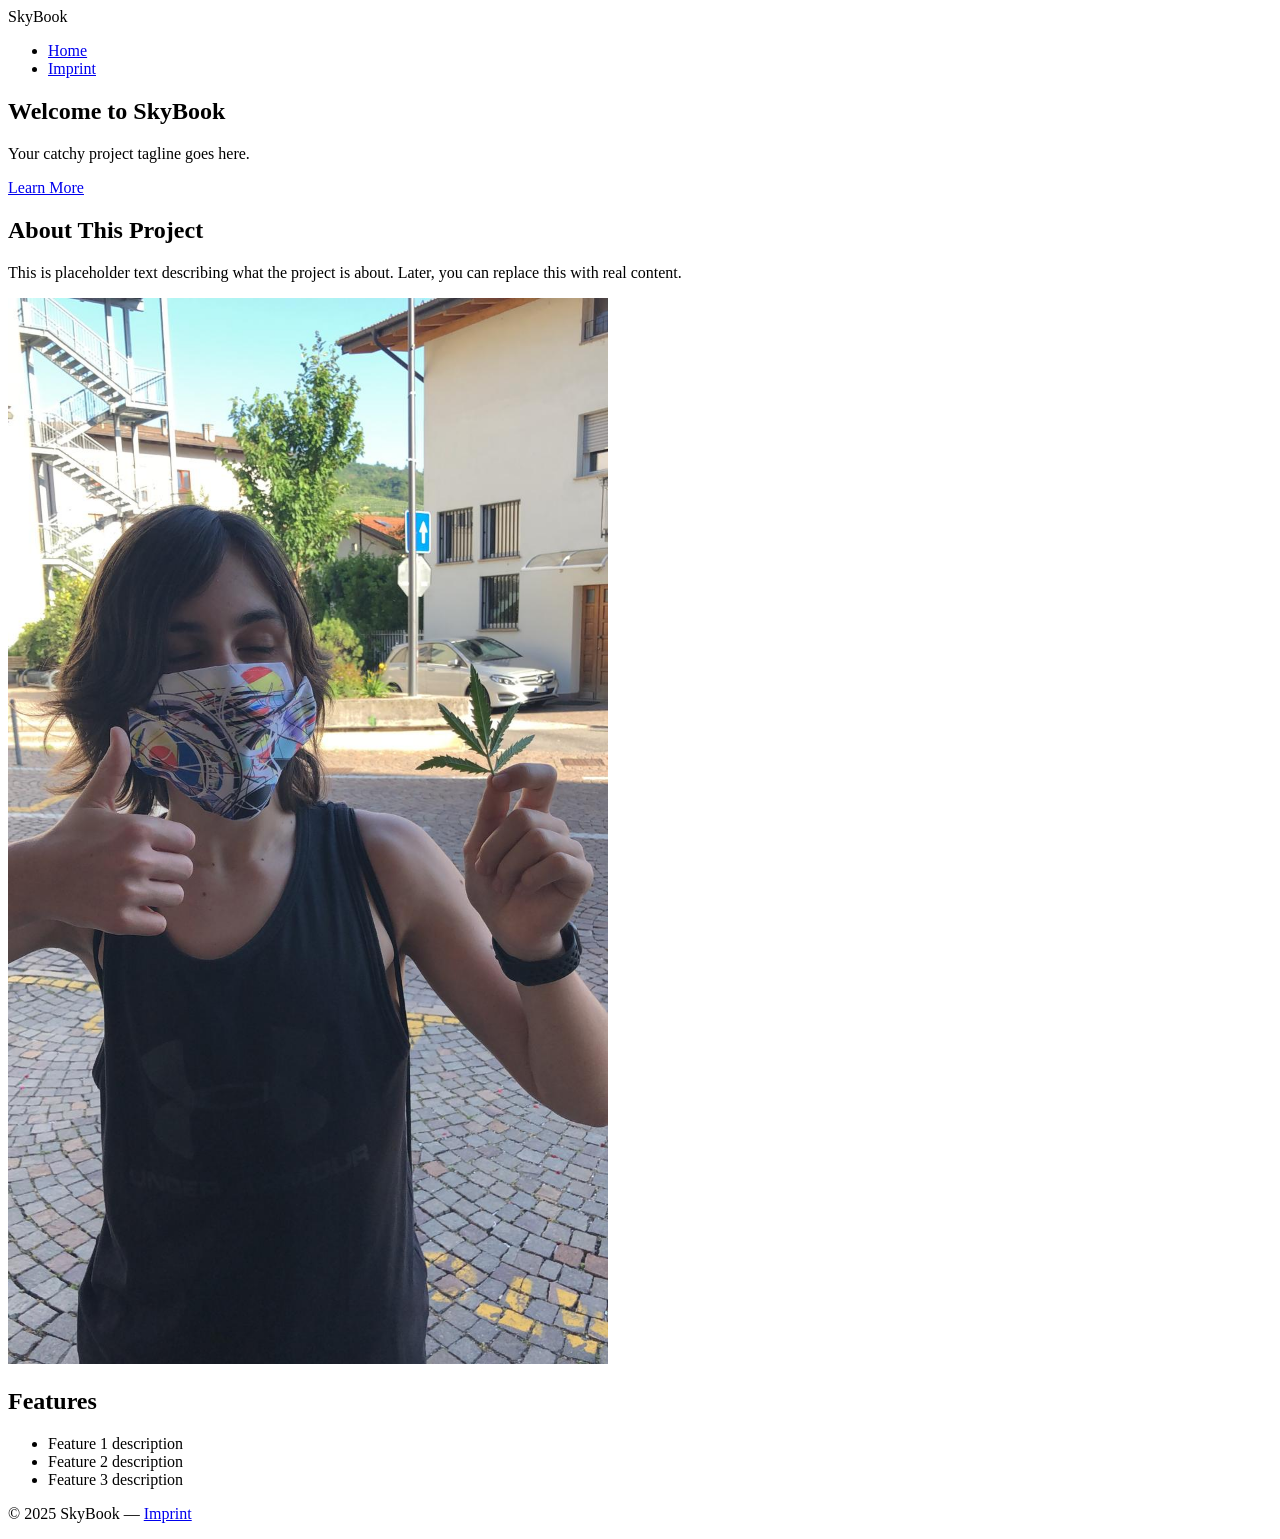
==== public_html/index.html @ 32189292 "img.try2" ====
<!DOCTYPE html>
<html lang="en">
<head>
  <meta charset="UTF-8">
  <meta name="viewport" content="width=device-width, initial-scale=1.0">
  <title>SkyBook - Homepage</title>
  <link rel="stylesheet" href="styles.css">
</head>
<body>
  <header>
    <div class="logo">SkyBook</div>
    <nav>
      <ul>
        <li><a href="index.html" class="active">Home</a></li>
        <li><a href="imprint.hmtl">Imprint</a></li>
      </ul>
    </nav>
  </header>

  <section class="hero">
    <h1>Welcome to SkyBook</h1>
    <p>Your catchy project tagline goes here.</p>
    <a href="about.html" class="btn">Learn More</a>
  </section>

  <main>
    <section>
      <h2>About This Project</h2>
      <p>
        This is placeholder text describing what the project is about.
        Later, you can replace this with real content.
      </p>
      <img src="images/d1a0e96c-928b-4b33-9038-71c93ae5cc53.JPG" alt="Project Image" style="width:100%;max-width:600px;">
    </section>

    <section>
      <h2>Features</h2>
      <ul>
        <li>Feature 1 description</li>
        <li>Feature 2 description</li>
        <li>Feature 3 description</li>
      </ul>
    </section>
  </main>

  <footer>
    <p>&copy; 2025 SkyBook — <a href="imprint.hmtl">Imprint</a></p>
  </footer>
</body>
</html>
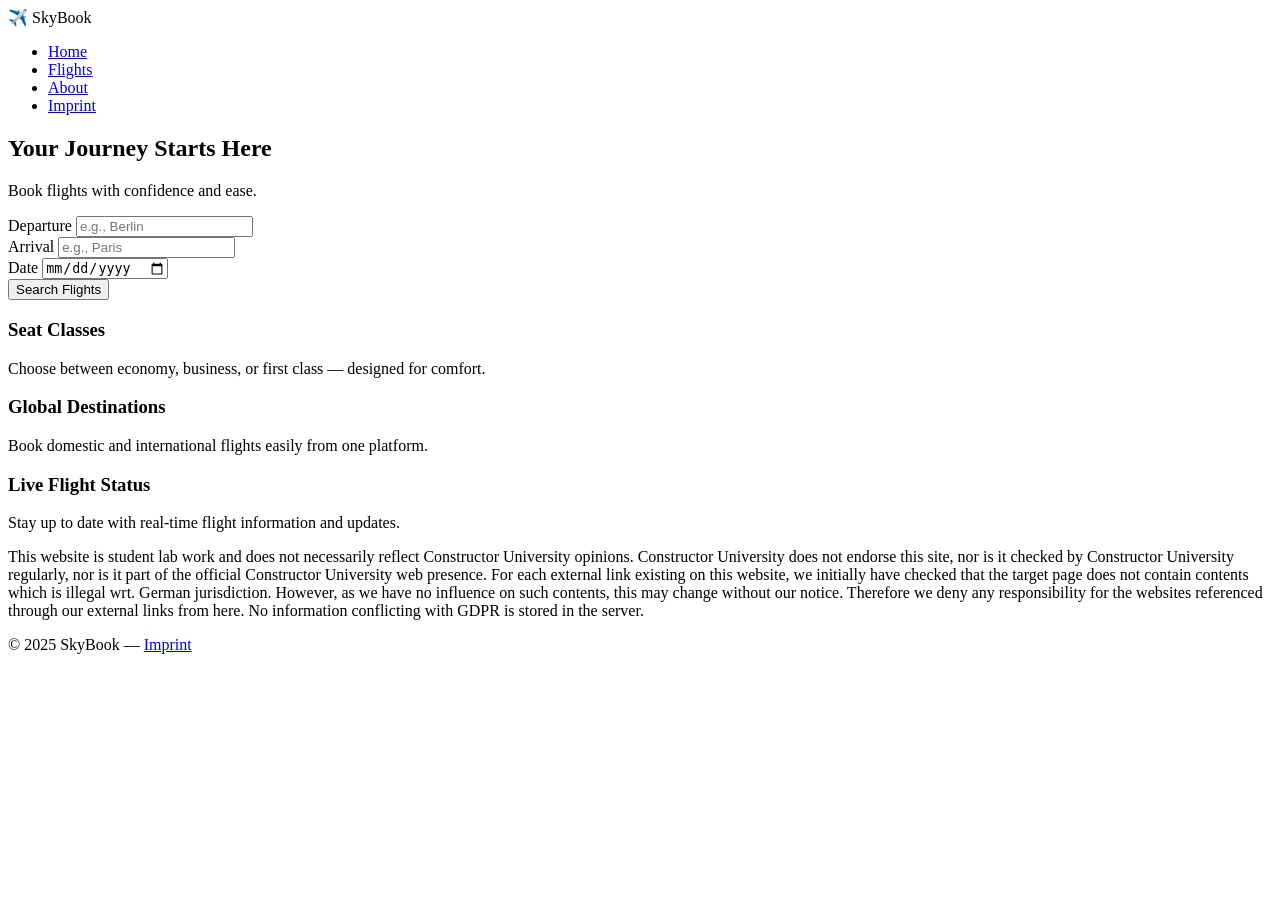
==== commit fb9f030f: "goat" ====
--- a/public_html/index.html
+++ b/public_html/index.html
@@ -2,49 +2,82 @@
 <html lang="en">
 <head>
   <meta charset="UTF-8">
-  <meta name="viewport" content="width=device-width, initial-scale=1.0">
-  <title>SkyBook - Homepage</title>
+  <meta name="viewport" content="width=device-width, initial-scale=1">
+  <title>SkyBook - Airline Reservation System</title>
   <link rel="stylesheet" href="styles.css">
+  <link href="https://fonts.googleapis.com/css2?family=Inter:wght@400;600;700&display=swap" rel="stylesheet">
 </head>
 <body>
+
+  <!-- Header -->
   <header>
-    <div class="logo">SkyBook</div>
+    <div class="logo">✈️ SkyBook</div>
     <nav>
       <ul>
         <li><a href="index.html" class="active">Home</a></li>
+        <li><a href="#">Flights</a></li>
+        <li><a href="#">About</a></li>
         <li><a href="imprint.hmtl">Imprint</a></li>
       </ul>
     </nav>
   </header>
 
+  <!-- Hero / Search Section -->
   <section class="hero">
-    <h1>Welcome to SkyBook</h1>
-    <p>Your catchy project tagline goes here.</p>
-    <a href="about.html" class="btn">Learn More</a>
+    <h1>Your Journey Starts Here</h1>
+    <p>Book flights with confidence and ease.</p>
+    <div class="search-card">
+      <form>
+        <div class="form-group">
+          <label for="departure">Departure</label>
+          <input type="text" id="departure" placeholder="e.g., Berlin">
+        </div>
+        <div class="form-group">
+          <label for="arrival">Arrival</label>
+          <input type="text" id="arrival" placeholder="e.g., Paris">
+        </div>
+        <div class="form-group">
+          <label for="date">Date</label>
+          <input type="date" id="date">
+        </div>
+        <button type="button" class="btn-primary">Search Flights</button>
+      </form>
+    </div>
   </section>
 
-  <main>
-    <section>
-      <h2>About This Project</h2>
-      <p>
-        This is placeholder text describing what the project is about.
-        Later, you can replace this with real content.
-      </p>
-      <img src="images/d1a0e96c-928b-4b33-9038-71c93ae5cc53.JPG" alt="Project Image" style="width:100%;max-width:600px;">
-    </section>
+  <!-- Features Section -->
+  <section class="features">
+    <div class="feature-card">
+      <h3>Seat Classes</h3>
+      <p>Choose between economy, business, or first class — designed for comfort.</p>
+    </div>
+    <div class="feature-card">
+      <h3>Global Destinations</h3>
+      <p>Book domestic and international flights easily from one platform.</p>
+    </div>
+    <div class="feature-card">
+      <h3>Live Flight Status</h3>
+      <p>Stay up to date with real-time flight information and updates.</p>
+    </div>
+  </section>
 
-    <section>
-      <h2>Features</h2>
-      <ul>
-        <li>Feature 1 description</li>
-        <li>Feature 2 description</li>
-        <li>Feature 3 description</li>
-      </ul>
-    </section>
-  </main>
+  <!-- Disclaimer -->
+  <section class="disclaimer">
+    <p>
+      This website is student lab work and does not necessarily reflect Constructor University opinions.
+      Constructor University does not endorse this site, nor is it checked by Constructor University regularly,
+      nor is it part of the official Constructor University web presence. For each external link existing on this website,
+      we initially have checked that the target page does not contain contents which is illegal wrt. German jurisdiction.
+      However, as we have no influence on such contents, this may change without our notice. Therefore we deny any
+      responsibility for the websites referenced through our external links from here.
+      No information conflicting with GDPR is stored in the server.
+    </p>
+  </section>
 
+  <!-- Footer -->
   <footer>
     <p>&copy; 2025 SkyBook — <a href="imprint.hmtl">Imprint</a></p>
   </footer>
+
 </body>
 </html>
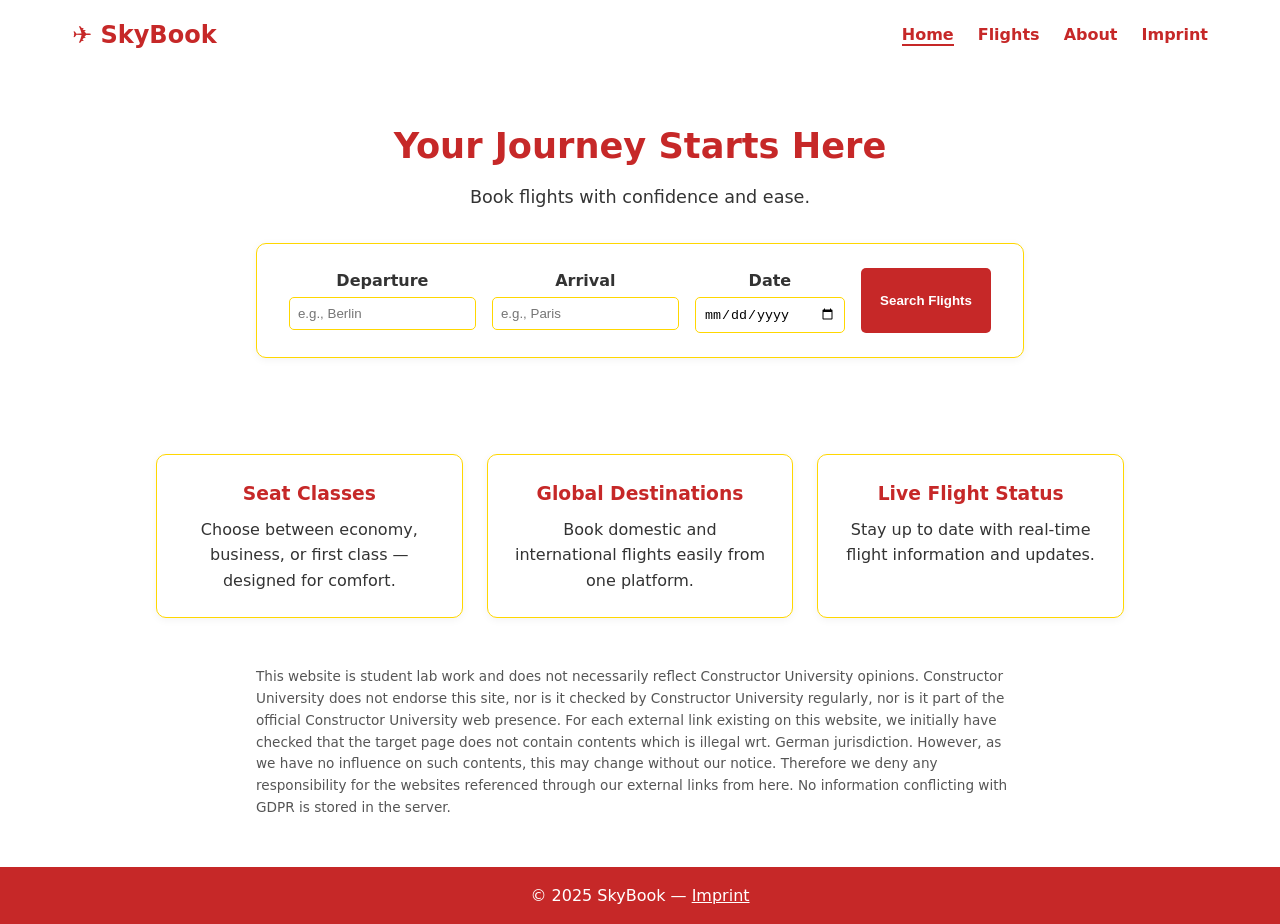
==== commit 2936862d: "includeìing.css" ====
--- a/public_html/index.html
+++ b/public_html/index.html
@@ -4,7 +4,7 @@
   <meta charset="UTF-8">
   <meta name="viewport" content="width=device-width, initial-scale=1">
   <title>SkyBook - Airline Reservation System</title>
-  <link rel="stylesheet" href="styles.css">
+  <link rel="stylesheet" href="style.css">
   <link href="https://fonts.googleapis.com/css2?family=Inter:wght@400;600;700&display=swap" rel="stylesheet">
 </head>
 <body>
--- a/public_html/style.css
+++ b/public_html/style.css
@@ -0,0 +1,207 @@
+/* ============================
+   SkyBook Corporate Design
+   ============================ */
+
+/* Color Palette */
+:root {
+  --primary-color: #C62828;   /* red */
+  --secondary-color: #FFD700; /* gold */
+  --background-color: #FFFFFF;
+  --text-color: #333333;
+  --error-color: #B71C1C;
+
+  --font-main: 'Inter', system-ui, sans-serif;
+}
+
+/* Global Styles */
+* {
+  margin: 0;
+  padding: 0;
+  box-sizing: border-box;
+}
+
+body {
+  font-family: var(--font-main);
+  background-color: var(--background-color);
+  color: var(--text-color);
+  line-height: 1.6;
+}
+
+a {
+  color: var(--primary-color);
+  text-decoration: none;
+}
+
+a:hover {
+  color: var(--secondary-color);
+}
+
+/* Header */
+header {
+  background-color: var(--background-color);
+  display: flex;
+  justify-content: space-between;
+  align-items: center;
+  padding: 1rem 2rem;
+  max-width: 1200px;
+  margin: 0 auto;
+}
+
+.logo {
+  font-size: 1.5rem;
+  font-weight: 700;
+  color: var(--primary-color);
+}
+
+nav ul {
+  list-style: none;
+  display: flex;
+  gap: 1.5rem;
+}
+
+nav a {
+  font-weight: 600;
+}
+
+nav a.active {
+  border-bottom: 2px solid var(--primary-color);
+}
+
+/* Hero Section */
+.hero {
+  text-align: center;
+  padding: 3rem 1rem;
+  max-width: 800px;
+  margin: 0 auto;
+}
+
+.hero h1 {
+  font-size: 2.2rem;
+  font-weight: 700;
+  margin-bottom: 0.5rem;
+  color: var(--primary-color);
+}
+
+.hero p {
+  font-size: 1.1rem;
+  margin-bottom: 2rem;
+}
+
+.search-card {
+  background-color: var(--background-color);
+  border: 1px solid var(--secondary-color);
+  border-radius: 10px;
+  box-shadow: 0 2px 8px rgba(0,0,0,0.05);
+  padding: 1.5rem;
+}
+
+.search-card form {
+  display: flex;
+  flex-wrap: wrap;
+  gap: 1rem;
+  justify-content: center;
+}
+
+.form-group {
+  display: flex;
+  flex-direction: column;
+  min-width: 150px;
+}
+
+label {
+  font-weight: 600;
+  margin-bottom: 0.25rem;
+}
+
+input {
+  padding: 0.5rem;
+  border: 1px solid var(--secondary-color);
+  border-radius: 5px;
+  transition: border-color 0.3s;
+}
+
+input:focus {
+  outline: none;
+  border-color: var(--primary-color);
+}
+
+/* Buttons */
+.btn-primary {
+  background-color: var(--primary-color);
+  color: white;
+  border: none;
+  padding: 0.6rem 1.2rem;
+  border-radius: 5px;
+  font-weight: 600;
+  cursor: pointer;
+  transition: background-color 0.3s, color 0.3s;
+}
+
+.btn-primary:hover {
+  background-color: var(--secondary-color);
+  color: var(--text-color);
+}
+
+/* Features */
+.features {
+  display: grid;
+  grid-template-columns: repeat(auto-fit, minmax(250px, 1fr));
+  gap: 1.5rem;
+  max-width: 1000px;
+  margin: 3rem auto;
+  padding: 0 1rem;
+}
+
+.feature-card {
+  background-color: var(--background-color);
+  border: 1px solid var(--secondary-color);
+  border-radius: 10px;
+  padding: 1.5rem;
+  text-align: center;
+  box-shadow: 0 2px 8px rgba(0,0,0,0.05);
+}
+
+.feature-card h3 {
+  color: var(--primary-color);
+  margin-bottom: 0.5rem;
+}
+
+/* Disclaimer */
+.disclaimer {
+  font-size: 0.85rem;
+  max-width: 800px;
+  margin: 2rem auto;
+  padding: 0 1rem;
+  color: #555;
+}
+
+/* Footer */
+footer {
+  background-color: var(--primary-color);
+  color: white;
+  text-align: center;
+  padding: 1rem;
+  margin-top: 3rem;
+}
+
+footer a {
+  color: white;
+  text-decoration: underline;
+}
+
+footer a:hover {
+  color: var(--secondary-color);
+}
+
+/* Responsive */
+@media (max-width: 600px) {
+  header {
+    flex-direction: column;
+    gap: 1rem;
+  }
+
+  .search-card form {
+    flex-direction: column;
+    align-items: stretch;
+  }
+}
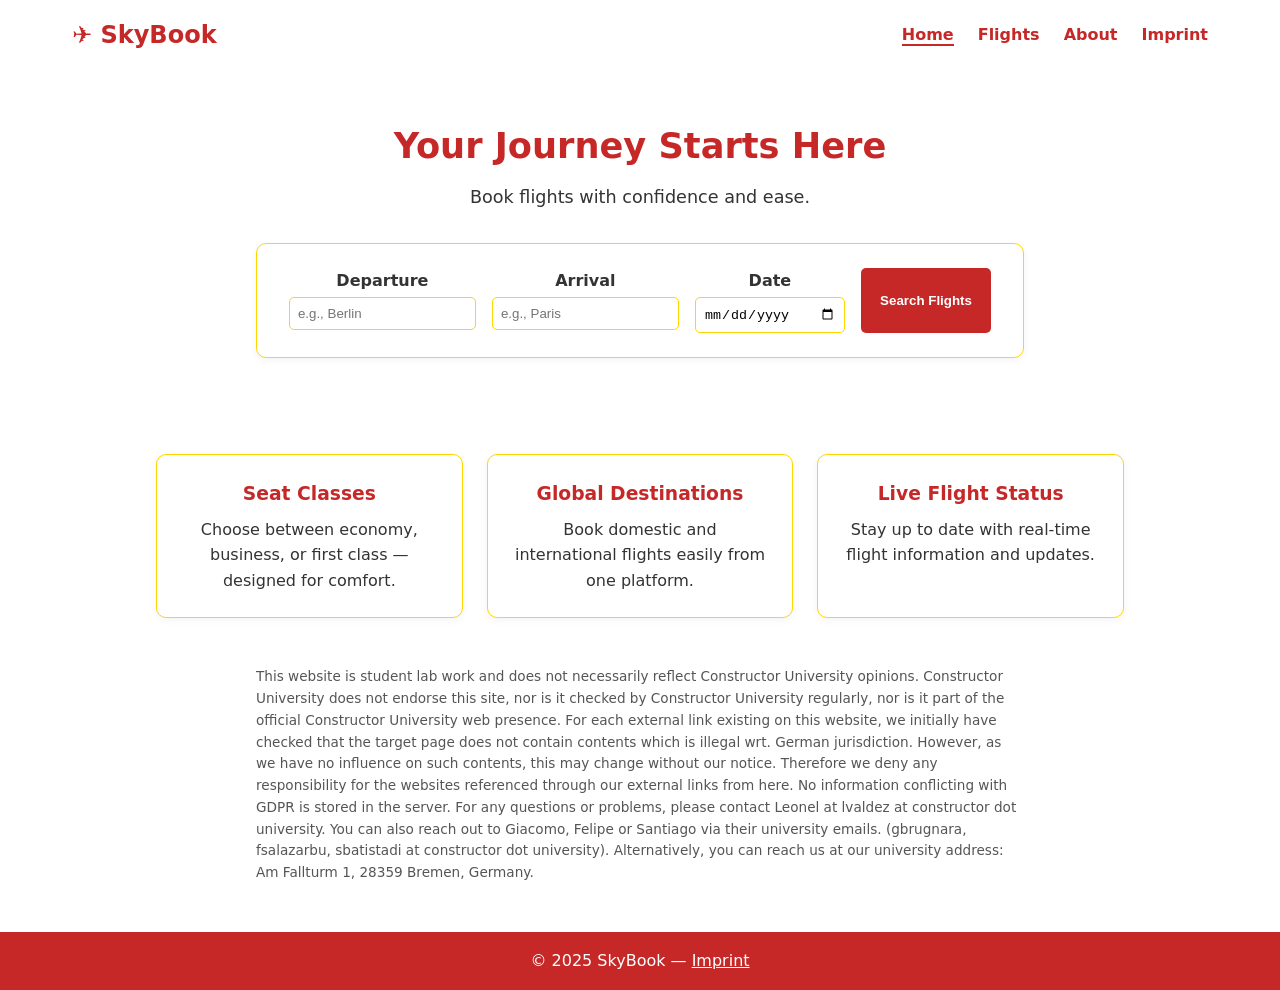
==== commit 9c43b403: "pre-final-test" ====
--- a/public_html/index.html
+++ b/public_html/index.html
@@ -9,7 +9,7 @@
 </head>
 <body>
 
-  <!-- Header -->
+  
   <header>
     <div class="logo">✈️ SkyBook</div>
     <nav>
@@ -22,7 +22,7 @@
     </nav>
   </header>
 
-  <!-- Hero / Search Section -->
+  
   <section class="hero">
     <h1>Your Journey Starts Here</h1>
     <p>Book flights with confidence and ease.</p>
@@ -45,7 +45,7 @@
     </div>
   </section>
 
-  <!-- Features Section -->
+  
   <section class="features">
     <div class="feature-card">
       <h3>Seat Classes</h3>
@@ -61,7 +61,7 @@
     </div>
   </section>
 
-  <!-- Disclaimer -->
+  
   <section class="disclaimer">
     <p>
       This website is student lab work and does not necessarily reflect Constructor University opinions.
@@ -71,6 +71,10 @@
       However, as we have no influence on such contents, this may change without our notice. Therefore we deny any
       responsibility for the websites referenced through our external links from here.
       No information conflicting with GDPR is stored in the server.
+      For any questions or problems, please contact Leonel at lvaldez at constructor dot university.
+      You can also reach out to Giacomo, Felipe or Santiago via their university emails. (gbrugnara, fsalazarbu, sbatistadi at constructor dot university).
+      Alternatively, you can reach us at our university address: Am Fallturm 1, 28359 Bremen, Germany.
+
     </p>
   </section>
 
--- a/public_html/style.css
+++ b/public_html/style.css
@@ -1,11 +1,7 @@
-/* ============================
-   SkyBook Corporate Design
-   ============================ */
-
-/* Color Palette */
+
 :root {
-  --primary-color: #C62828;   /* red */
-  --secondary-color: #FFD700; /* gold */
+  --primary-color: #C62828;  
+  --secondary-color: #FFD700; 
   --background-color: #FFFFFF;
   --text-color: #333333;
   --error-color: #B71C1C;
@@ -13,7 +9,7 @@
   --font-main: 'Inter', system-ui, sans-serif;
 }
 
-/* Global Styles */
+
 * {
   margin: 0;
   padding: 0;
@@ -36,7 +32,7 @@
   color: var(--secondary-color);
 }
 
-/* Header */
+
 header {
   background-color: var(--background-color);
   display: flex;
@@ -67,7 +63,7 @@
   border-bottom: 2px solid var(--primary-color);
 }
 
-/* Hero Section */
+
 .hero {
   text-align: center;
   padding: 3rem 1rem;
@@ -125,7 +121,7 @@
   border-color: var(--primary-color);
 }
 
-/* Buttons */
+
 .btn-primary {
   background-color: var(--primary-color);
   color: white;
@@ -142,7 +138,7 @@
   color: var(--text-color);
 }
 
-/* Features */
+
 .features {
   display: grid;
   grid-template-columns: repeat(auto-fit, minmax(250px, 1fr));
@@ -166,7 +162,7 @@
   margin-bottom: 0.5rem;
 }
 
-/* Disclaimer */
+
 .disclaimer {
   font-size: 0.85rem;
   max-width: 800px;
@@ -175,7 +171,7 @@
   color: #555;
 }
 
-/* Footer */
+
 footer {
   background-color: var(--primary-color);
   color: white;
@@ -193,7 +189,7 @@
   color: var(--secondary-color);
 }
 
-/* Responsive */
+
 @media (max-width: 600px) {
   header {
     flex-direction: column;
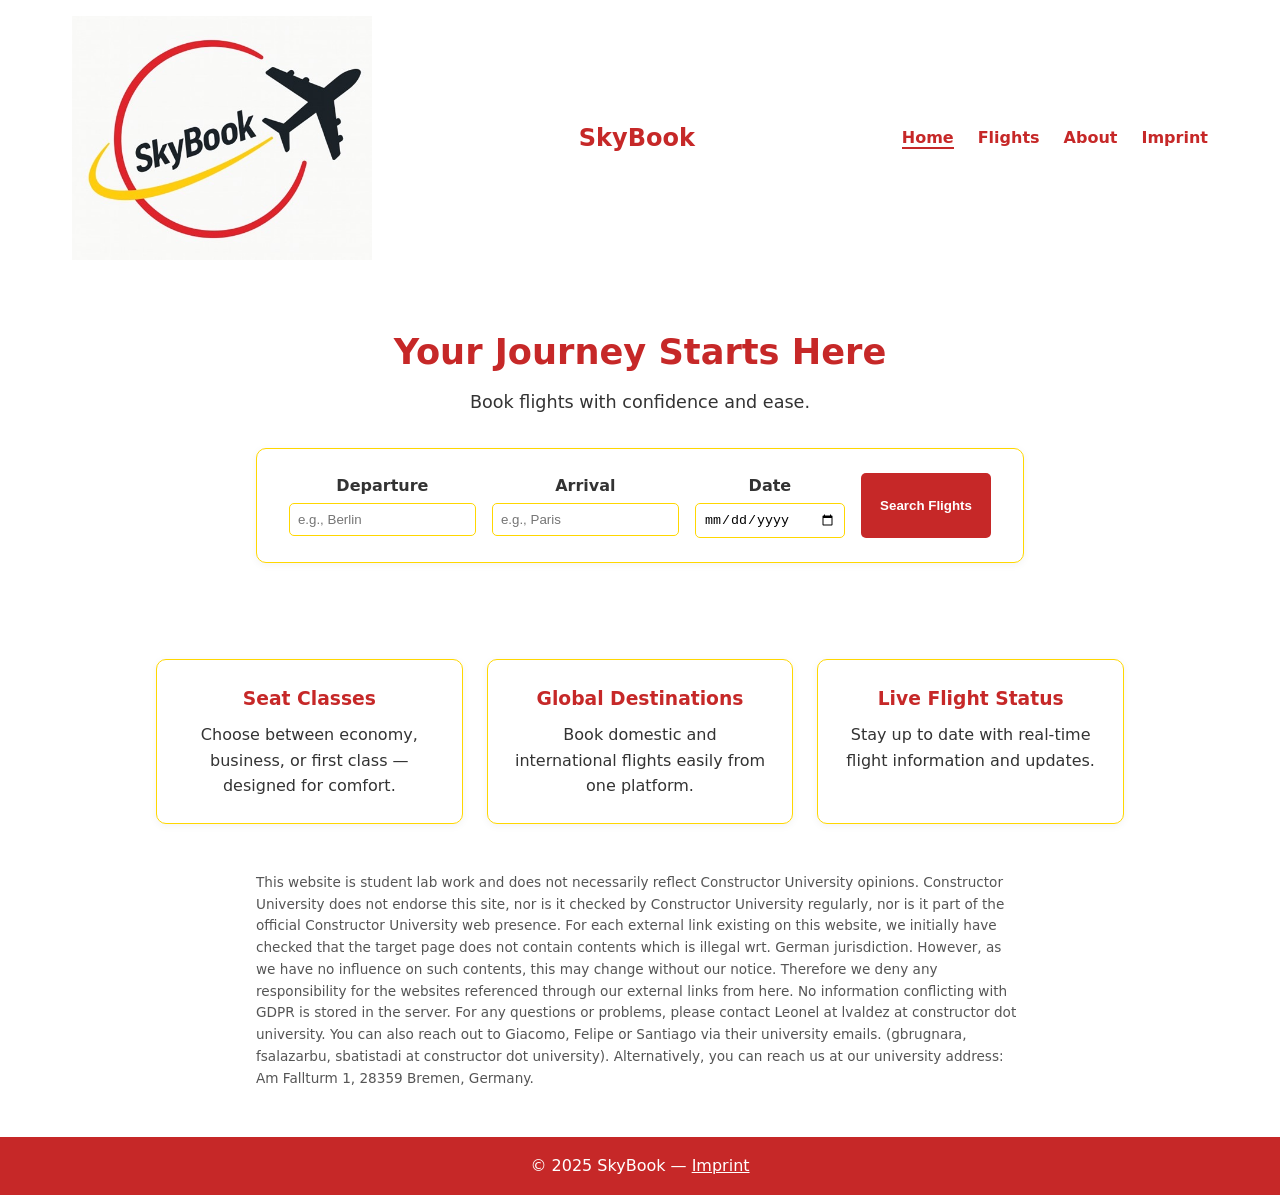
==== commit c3f2c874: "finalversion1" ====
--- a/public_html/index.html
+++ b/public_html/index.html
@@ -11,7 +11,8 @@
 
   
   <header>
-    <div class="logo">✈️ SkyBook</div>
+    <img src="images/logo.JPG" alt="SkyBook Logo" class="logo-image" style="width:50%;max-width: 300px;">
+    <div class="logo"> SkyBook</div>
     <nav>
       <ul>
         <li><a href="index.html" class="active">Home</a></li>
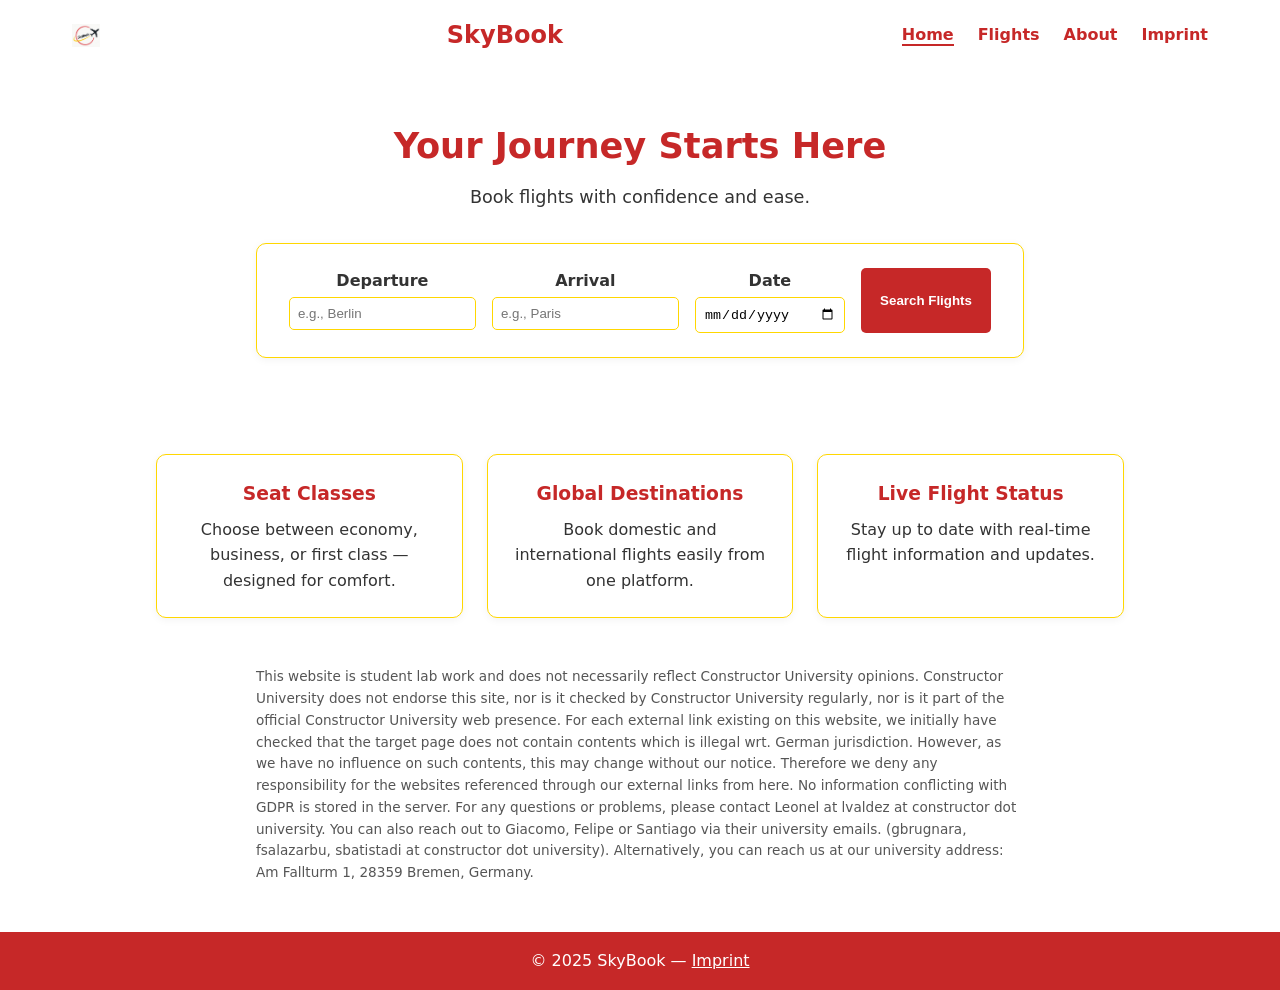
==== commit a9161ff5: "finalversion2" ====
--- a/public_html/index.html
+++ b/public_html/index.html
@@ -11,7 +11,7 @@
 
   
   <header>
-    <img src="images/logo.JPG" alt="SkyBook Logo" class="logo-image" style="width:50%;max-width: 300px;">
+    <img src="images/logo.JPG" alt="SkyBook Logo" class="logo-image">
     <div class="logo"> SkyBook</div>
     <nav>
       <ul>
--- a/public_html/style.css
+++ b/public_html/style.css
@@ -41,6 +41,14 @@
   padding: 1rem 2rem;
   max-width: 1200px;
   margin: 0 auto;
+}
+
+.logo-image {
+  width: 28px;       
+  height: 28px;      
+  object-fit: contain;
+  margin-right: 8px; 
+  vertical-align: middle;
 }
 
 .logo {
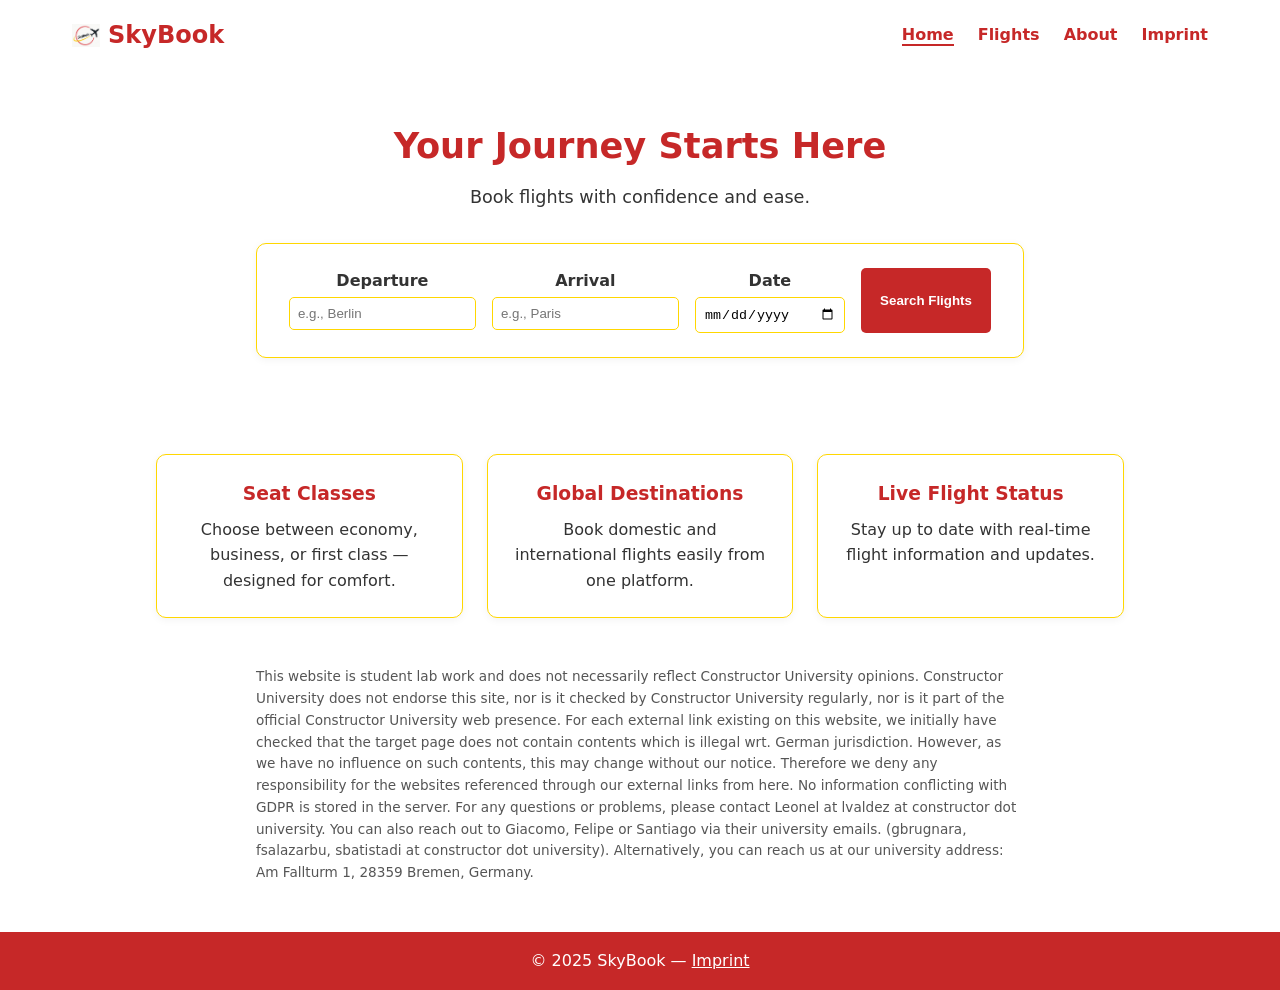
==== commit ceb6f7c4: "finalversion3" ====
--- a/public_html/index.html
+++ b/public_html/index.html
@@ -11,17 +11,21 @@
 
   
   <header>
+  <div class="logo-wrapper">
     <img src="images/logo.JPG" alt="SkyBook Logo" class="logo-image">
-    <div class="logo"> SkyBook</div>
-    <nav>
-      <ul>
-        <li><a href="index.html" class="active">Home</a></li>
-        <li><a href="#">Flights</a></li>
-        <li><a href="#">About</a></li>
-        <li><a href="imprint.hmtl">Imprint</a></li>
-      </ul>
-    </nav>
-  </header>
+    <div class="logo">SkyBook</div>
+  </div>
+
+  <nav>
+    <ul>
+      <li><a href="index.html" class="active">Home</a></li>
+      <li><a href="#">Flights</a></li>
+      <li><a href="#">About</a></li>
+      <li><a href="imprint.hmtl">Imprint</a></li>
+    </ul>
+  </nav>
+</header>
+
 
   
   <section class="hero">
--- a/public_html/style.css
+++ b/public_html/style.css
@@ -43,12 +43,16 @@
   margin: 0 auto;
 }
 
+.logo-wrapper {
+  display: flex;
+  align-items: center;
+}
+
 .logo-image {
-  width: 28px;       
-  height: 28px;      
+  width: 28px;
+  height: 28px;
   object-fit: contain;
-  margin-right: 8px; 
-  vertical-align: middle;
+  margin-right: 8px;
 }
 
 .logo {
@@ -56,6 +60,7 @@
   font-weight: 700;
   color: var(--primary-color);
 }
+
 
 nav ul {
   list-style: none;
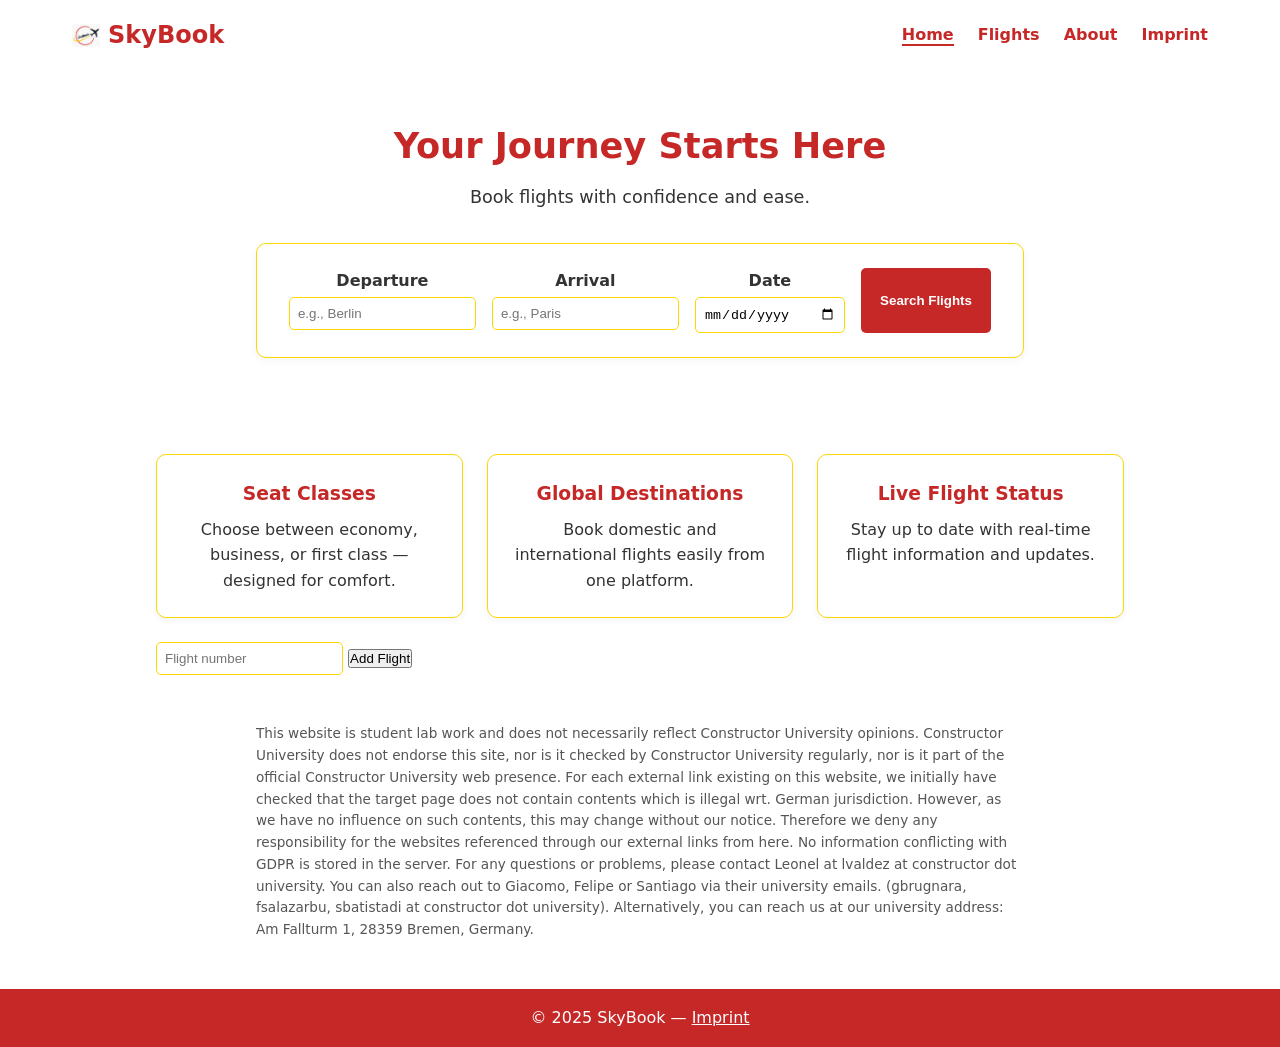
==== commit 324be52f: "..." ====
--- a/public_html/index.html
+++ b/public_html/index.html
@@ -10,6 +10,7 @@
 <body>
 
   
+
   <header>
   <div class="logo-wrapper">
     <img src="images/logo.JPG" alt="SkyBook Logo" class="logo-image">
@@ -64,6 +65,10 @@
       <h3>Live Flight Status</h3>
       <p>Stay up to date with real-time flight information and updates.</p>
     </div>
+    <form action="search.py" method="post">
+  <input type="text" name="flight_number" placeholder="Flight number">
+  <button type="submit">Add Flight</button>
+</form>
   </section>
 
   
